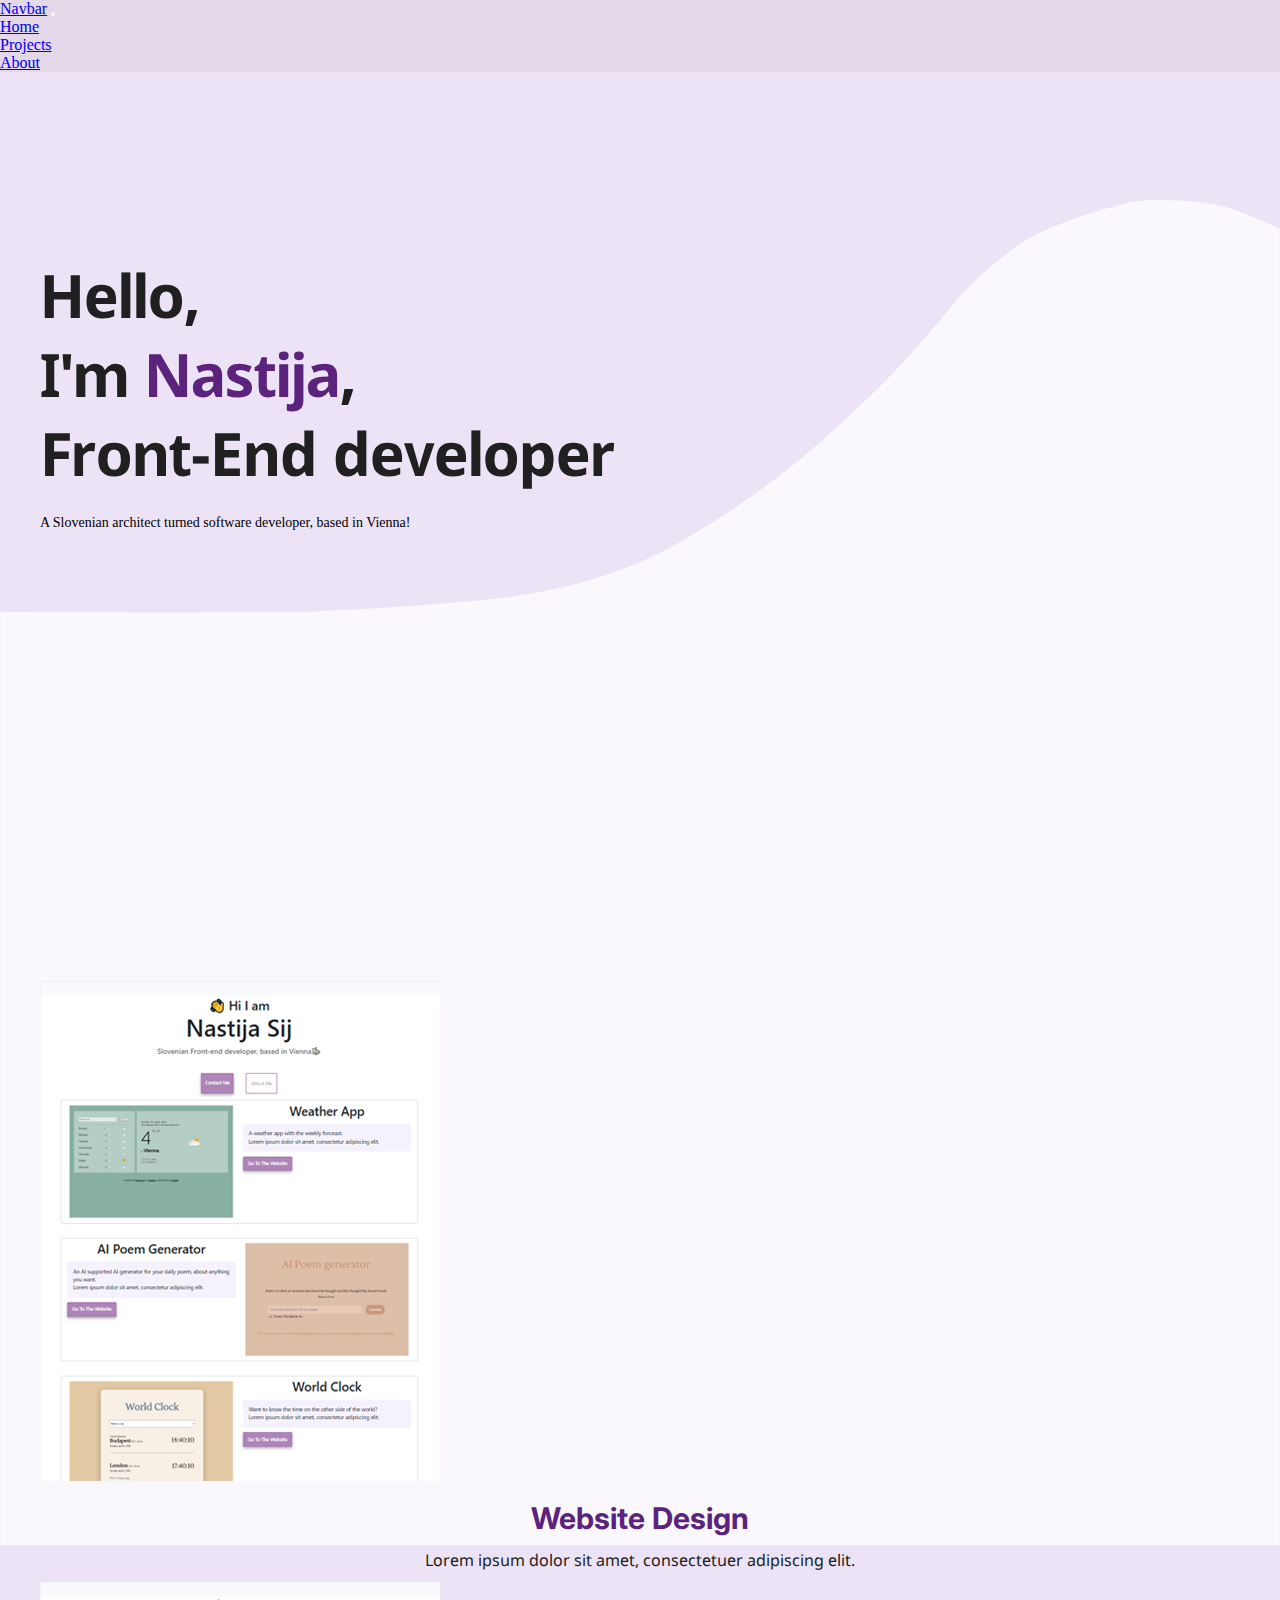
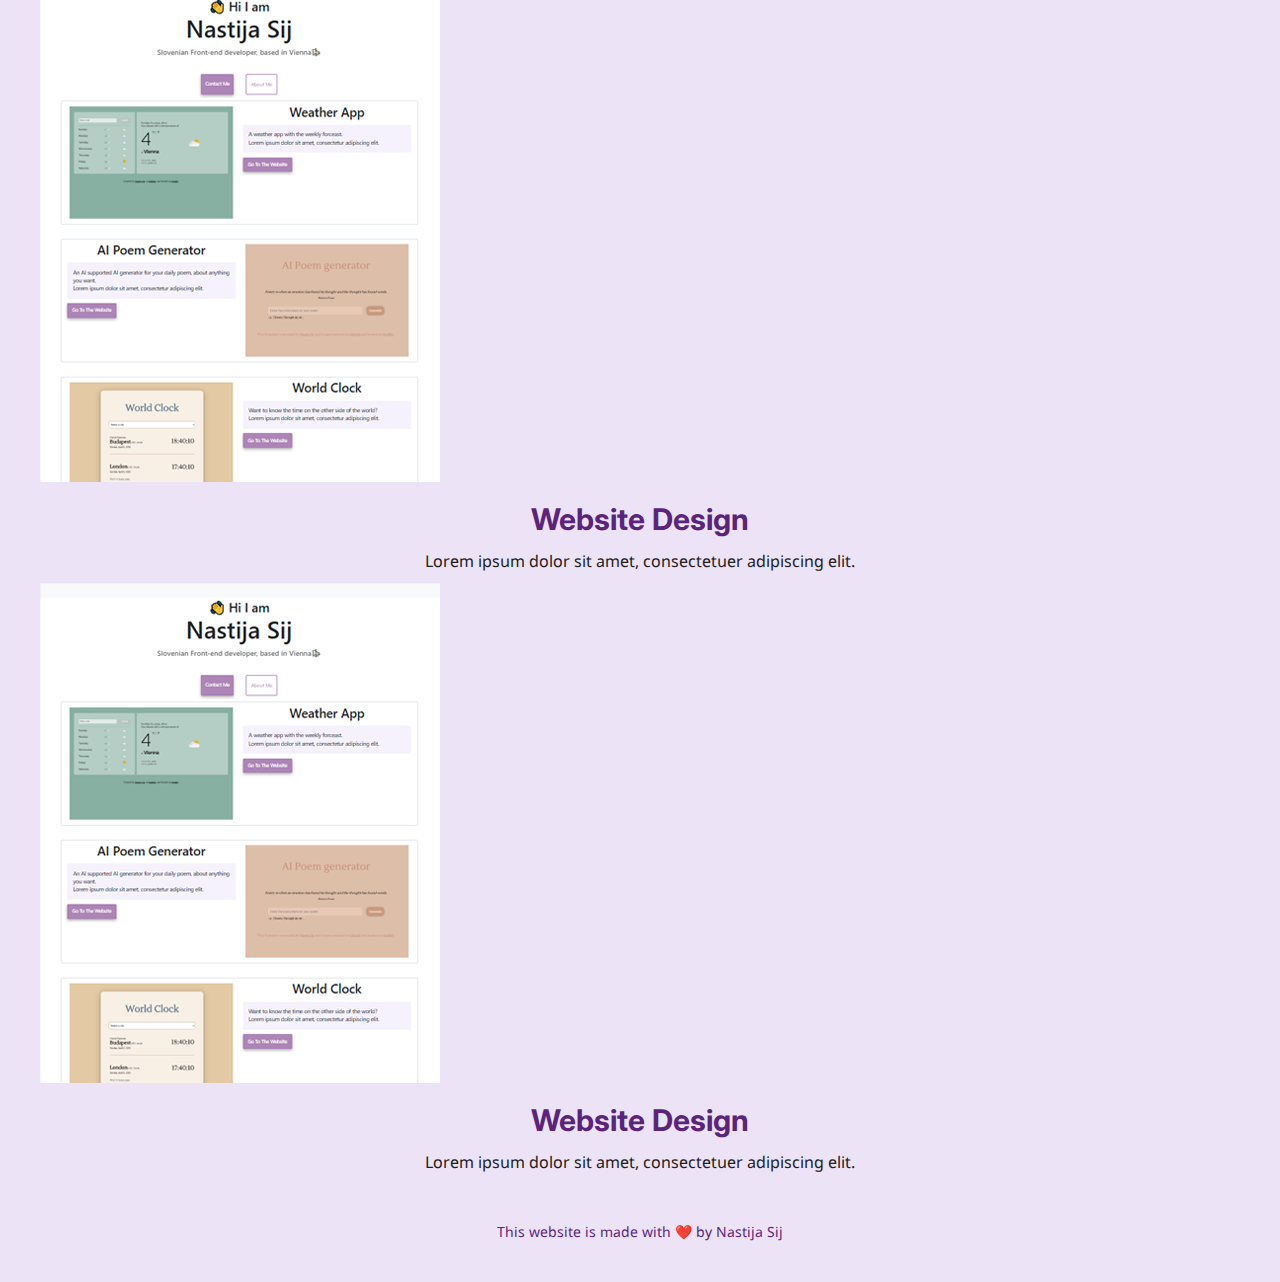
==== index.html @ 1ab3bfe8 "small changes on homepage" ====
<!DOCTYPE html>
<html lang="en">
  <head>
    <meta charset="UTF-8" />
    <meta name="viewport" content="width=device-width, initial-scale=1.0" />
    <link rel="preconnect" href="https://fonts.googleapis.com" />
    <link rel="preconnect" href="https://fonts.gstatic.com" crossorigin />
    <link
      href="https://fonts.googleapis.com/css2?family=Inter:ital,opsz,wght@0,14..32,100..900;1,14..32,100..900&family=Lato:ital,wght@0,100;0,300;0,400;0,700;0,900;1,100;1,300;1,400;1,700;1,900&family=League+Spartan:wght@100..900&family=Lustria&family=Montserrat:ital,wght@0,100..900;1,100..900&family=Nokora:wght@100;300;400;700;900&family=Raleway:ital,wght@0,100..900;1,100..900&family=Rozha+One&display=swap"
      rel="stylesheet"
    />
    <link
      href="https://cdn.jsdelivr.net/npm/bootstrap@5.3.5/dist/css/bootstrap.min.css"
      rel="stylesheet"
      integrity="sha384-SgOJa3DmI69IUzQ2PVdRZhwQ+dy64/BUtbMJw1MZ8t5HZApcHrRKUc4W0kG879m7"
      crossorigin="anonymous"
    />
    <link rel="stylesheet" href="/style/styles.css" />
    <title>Nastija Sij | Front-end Developer</title>
  </head>
  <body>
    <nav class="navbar navbar-expand-lg navbar-light bg-color fixed-top">
  <a class="navbar-brand ps-3" href="#">Navbar</a>
  <button class="navbar-toggler" type="button" data-toggle="collapse" data-target="#navbarNav" aria-controls="navbarNav" aria-expanded="false" aria-label="Toggle navigation">
    <span class="navbar-toggler-icon"></span>
  </button>
  <div class="collapse navbar-collapse " id="navbarNav">
    <ul class="navbar-nav">
      <li class="nav-item active">
        <a class="nav-link" href="#">Home </a>
      </li>
      <li class="nav-item">
        <a class="nav-link" href="#">Projects</a>
      </li>
      <li class="nav-item">
        <a class="nav-link" href="#">About</a>
      </li>
    
    </ul>
  </div>
</nav>
    <div class="great-container">
    <div class="greeting-content">
      <h1>
        Hello, <br />
        I'm <span class="my-name">Nastija</span>, <br />
        Front-End developer
      </h1>
      <h4 class="under-heading">
        A Slovenian architect turned software developer, based in Vienna!
      </h4>
    </div>

    <div class="container">
      <div class="row row-cols-1 row-cols-md-2 row-cols-lg-3 g-3">
        <div class="col px-3">
          <img class="img-fluid" src="img/website-design.png" alt="" />
          <h3 class="my-4">Website Design</h3>
          <p>Lorem ipsum dolor sit amet, consectetuer adipiscing elit.</p>
        </div>
       
        <div class="col px-3">
          <img class="img-fluid" src="img/website-design.png" alt="" />
          <h3 class="my-4">Website Design</h3>
          <p>Lorem ipsum dolor sit amet, consectetuer adipiscing elit.</p>
        </div>
       
        <div class="col px-3">
          <img class="img-fluid" src="img/website-design.png" alt="" />
          <h3 class="my-4">Website Design</h3>
          <p>Lorem ipsum dolor sit amet, consectetuer adipiscing elit.</p>
        </div>
      </div>
    </div>
    </div>
    <footer>
        This website is made with <span class="heart">❤️</span> by Nastija Sij
    </footer>
    <script
      src="https://cdn.jsdelivr.net/npm/bootstrap@5.3.5/dist/js/bootstrap.bundle.min.js"
      integrity="sha384-k6d4wzSIapyDyv1kpU366/PK5hCdSbCRGRCMv+eplOQJWyd1fbcAu9OCUj5zNLiq"
      crossorigin="anonymous"
    ></script>
  </body>
</html>
---- style/styles.css ----
:root {
  --primary-color: #ede3f6;
  --secondary-color: #fbf8fd;
  --pop-color: #5c237d;
  --text-color: #202020;
  --font-family-head: "Inter", sans-serif;
  --font-family-body: "Nokora", sans-serif;
}
* {
  box-sizing: border-box;
  margin: 0;
  padding: 0;
}
h1 {
  font-family: var(--font-family-body);
  font-size: 60px;
  color: var(--text-color);
  margin-bottom: 1rem;
}
h3 {
  font-family: var(--font-family-head);
  font-size: 30px;
  color: var(--pop-color);
  text-align: center;
  margin: 15px auto 15px auto;
}
p {
  font-family: var(--font-family-body);
  font-size: 16px;
  color: var(--text-color);
  text-align: center;
  margin: 10px auto 10px auto;
}
body {
  background-color: var(--primary-color);
  background-image: url("/img/Rectangle3.svg");
  background-repeat: no-repeat;
  background-position: center 200px; /* horizontal center, 200px from top */
  background-size: 100% auto; /* scales width to 80% of viewport, maintains aspect ratio */
  overflow-x: hidden;
}
.bg-color {
  background-color: #e3d7e8;
}
.container {
  margin: 460px auto 20 auto;
  
}
.great-container {
  margin: 0 auto 0 auto;
  max-width: 1200px;
}
.greeting-content {
  margin: 190px 0 450px 0;
}
.my-name {
  color: var(--pop-color);
}
.under-heading {
  font-size: 14px;
  font-weight: 450;
}
footer {
  margin: 0 auto;
  text-align: center;
  font-family: var(--font-family-body);
  font-size: 14px;
  color: var(--pop-color);
  background-color: var(--primary-color);
  padding: 40px 0 40px;
}
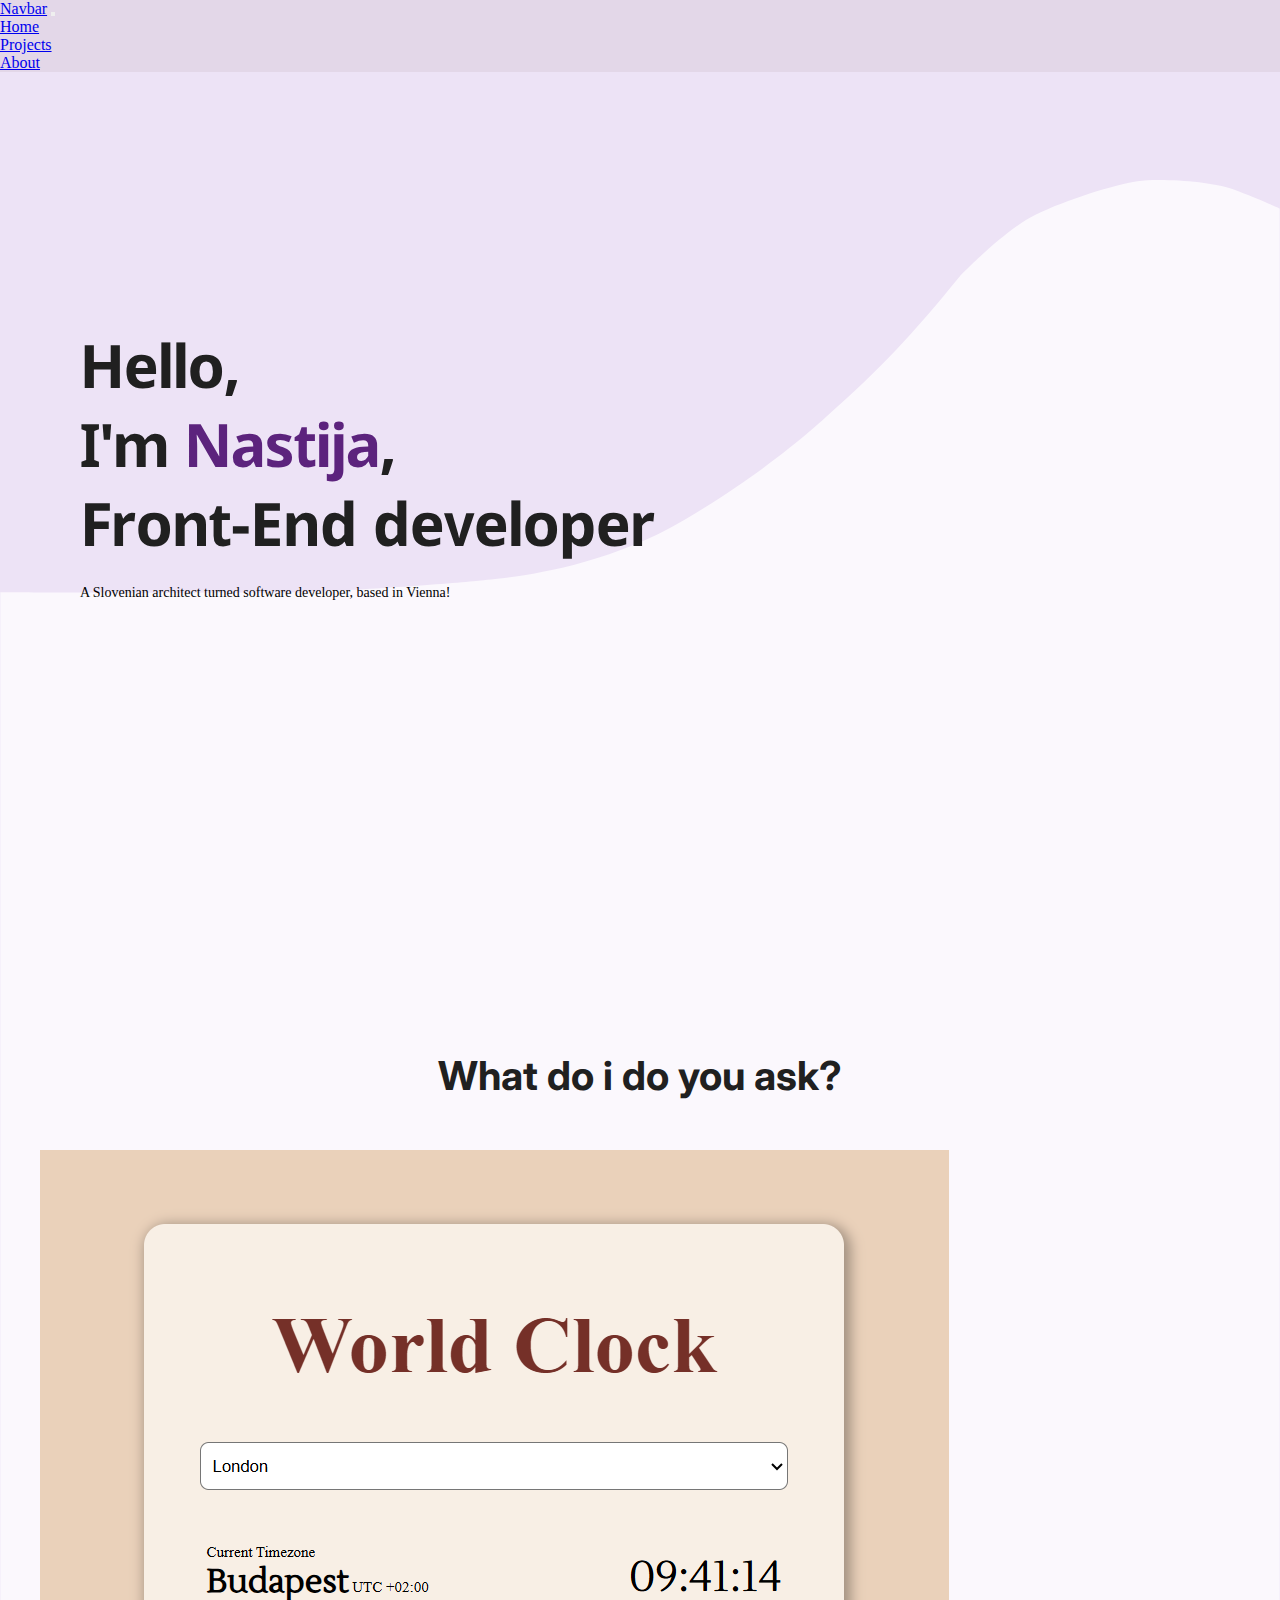
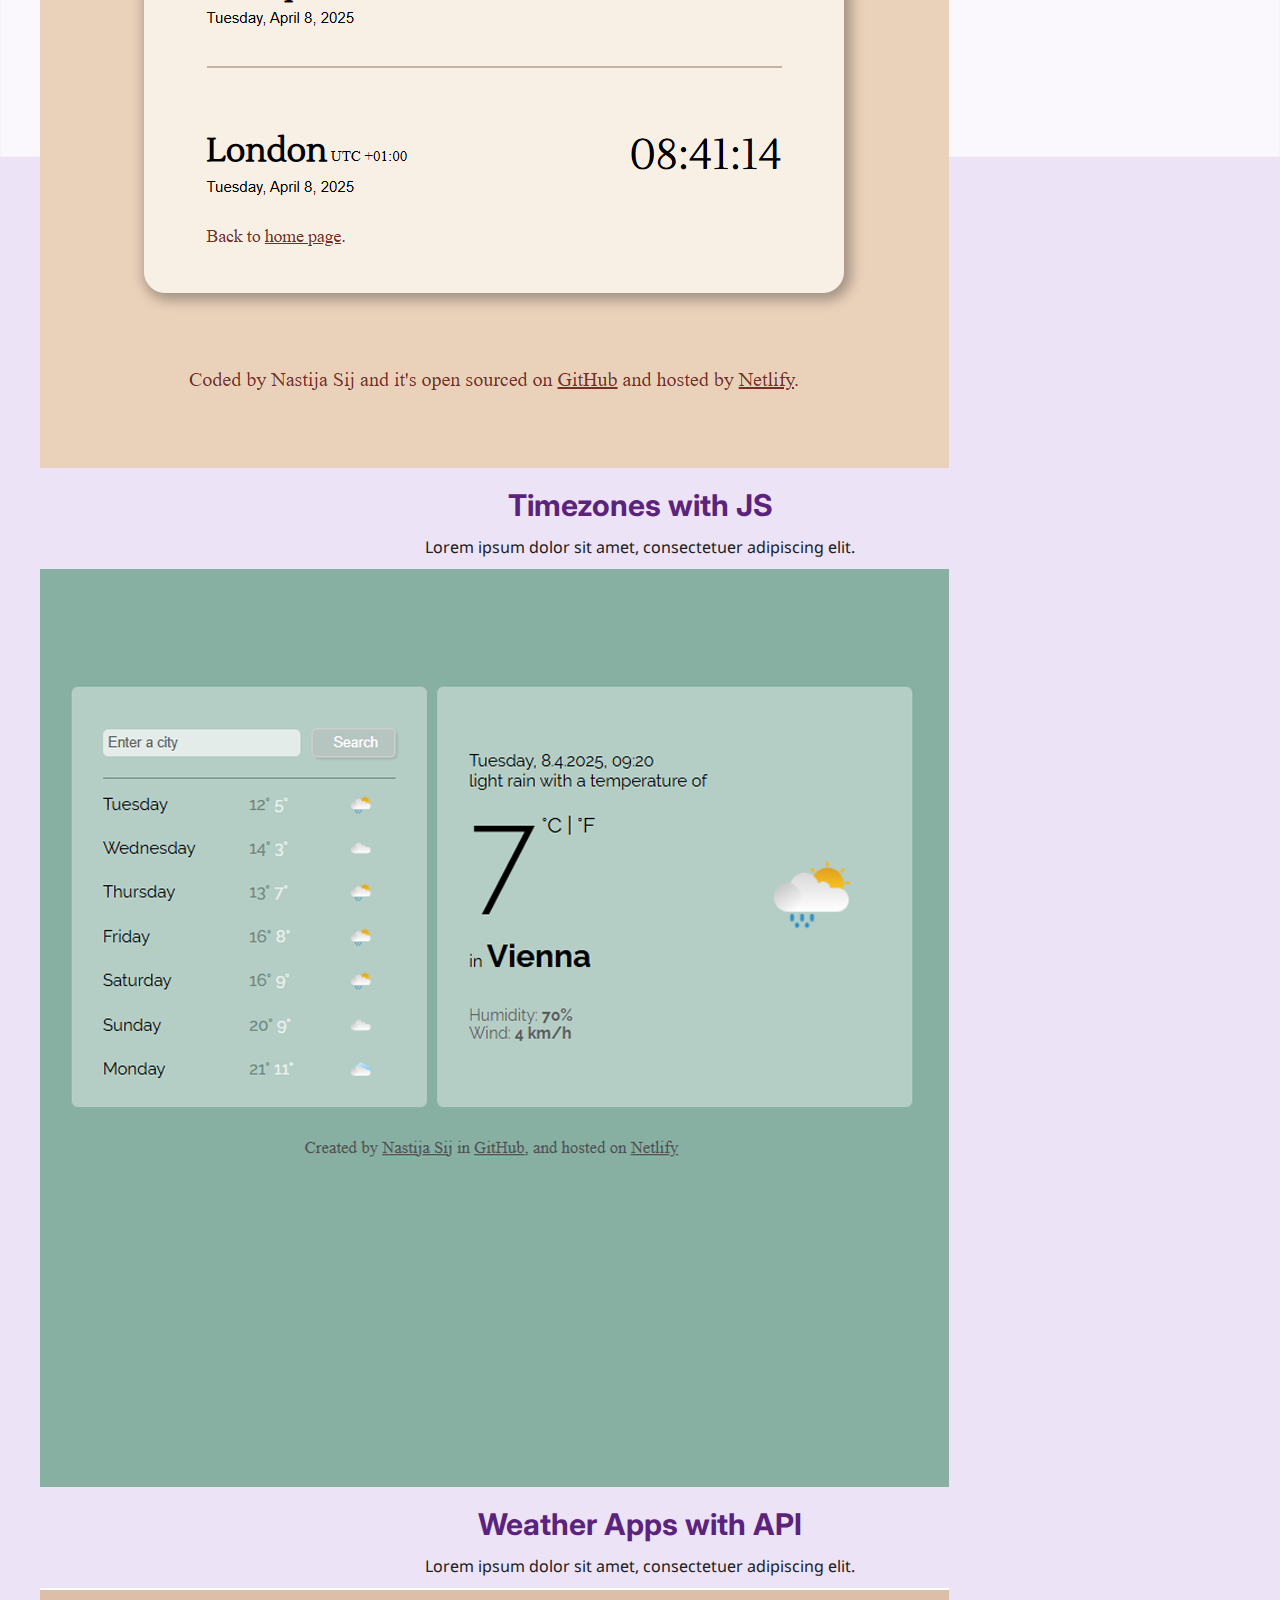
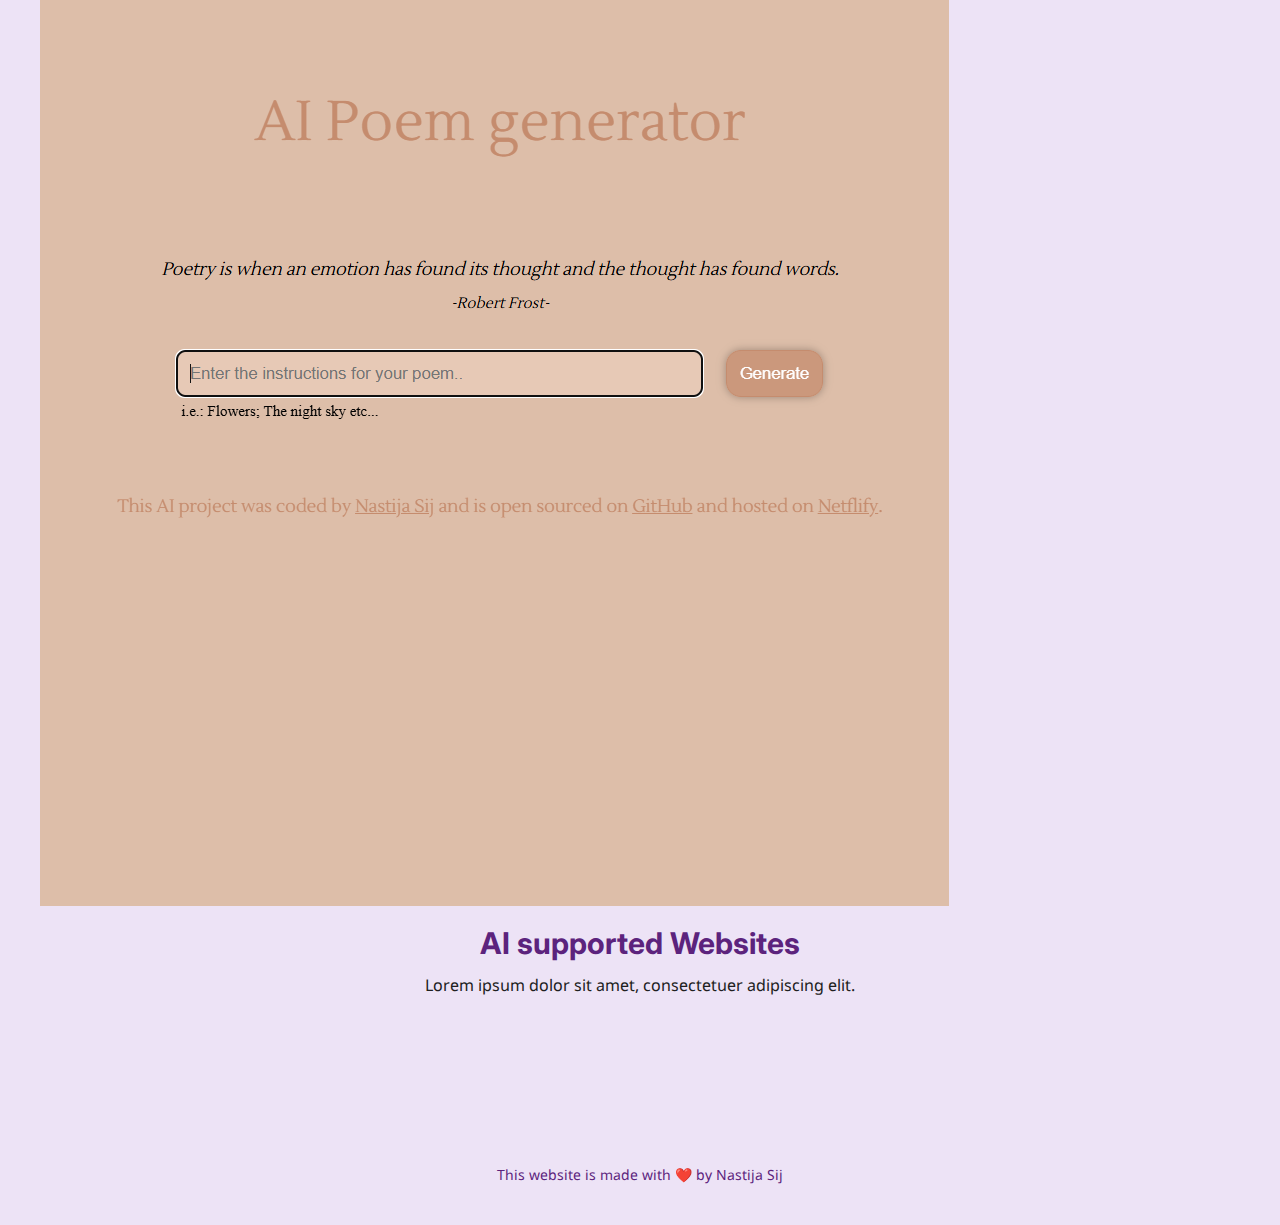
==== commit 5015b560: "added img links on homepage" ====
--- a/index.html
+++ b/index.html
@@ -20,62 +20,86 @@
   </head>
   <body>
     <nav class="navbar navbar-expand-lg navbar-light bg-color fixed-top">
-  <a class="navbar-brand ps-3" href="#">Navbar</a>
-  <button class="navbar-toggler" type="button" data-toggle="collapse" data-target="#navbarNav" aria-controls="navbarNav" aria-expanded="false" aria-label="Toggle navigation">
-    <span class="navbar-toggler-icon"></span>
-  </button>
-  <div class="collapse navbar-collapse " id="navbarNav">
-    <ul class="navbar-nav">
-      <li class="nav-item active">
-        <a class="nav-link" href="#">Home </a>
-      </li>
-      <li class="nav-item">
-        <a class="nav-link" href="#">Projects</a>
-      </li>
-      <li class="nav-item">
-        <a class="nav-link" href="#">About</a>
-      </li>
-    
-    </ul>
-  </div>
-</nav>
+      <a class="navbar-brand ps-3" href="#">Navbar</a>
+      <button
+        class="navbar-toggler"
+        type="button"
+        data-toggle="collapse"
+        data-target="#navbarNav"
+        aria-controls="navbarNav"
+        aria-expanded="false"
+        aria-label="Toggle navigation"
+      >
+        <span class="navbar-toggler-icon"></span>
+      </button>
+      <div class="collapse navbar-collapse" id="navbarNav">
+        <ul class="navbar-nav">
+          <li class="nav-item active">
+            <a class="nav-link" href="#">Home </a>
+          </li>
+          <li class="nav-item">
+            <a class="nav-link" href="#">Projects</a>
+          </li>
+          <li class="nav-item">
+            <a class="nav-link" href="#">About</a>
+          </li>
+        </ul>
+      </div>
+    </nav>
+
     <div class="great-container">
-    <div class="greeting-content">
-      <h1>
-        Hello, <br />
-        I'm <span class="my-name">Nastija</span>, <br />
-        Front-End developer
-      </h1>
-      <h4 class="under-heading">
-        A Slovenian architect turned software developer, based in Vienna!
-      </h4>
-    </div>
+      <div class="greeting-content">
+        <h1>
+          Hello, <br />
+          I'm <span class="my-name">Nastija</span>, <br />
+          Front-End developer
+        </h1>
+        <h4 class="under-heading">
+          A Slovenian architect turned software developer, based in Vienna!
+        </h4>
+      </div>
+      <h2>What do i do you ask?</h2>
+      <div class="container">
+        <div class="row row-cols-1 row-cols-md-2 row-cols-lg-3 g-3">
+          <div class="col px-5">
+            <a href="https://worldclocktime.netlify.app/" target="_blank"
+              ><img
+                class="img-fluid"
+                src="img/world-clock.png"
+                alt="world-clock"
+            /></a>
+            <h3 class="my-4">Timezones with JS</h3>
+            <p>Lorem ipsum dolor sit amet, consectetuer adipiscing elit.</p>
+          </div>
 
-    <div class="container">
-      <div class="row row-cols-1 row-cols-md-2 row-cols-lg-3 g-3">
-        <div class="col px-3">
-          <img class="img-fluid" src="img/website-design.png" alt="" />
-          <h3 class="my-4">Website Design</h3>
-          <p>Lorem ipsum dolor sit amet, consectetuer adipiscing elit.</p>
-        </div>
-       
-        <div class="col px-3">
-          <img class="img-fluid" src="img/website-design.png" alt="" />
-          <h3 class="my-4">Website Design</h3>
-          <p>Lorem ipsum dolor sit amet, consectetuer adipiscing elit.</p>
-        </div>
-       
-        <div class="col px-3">
-          <img class="img-fluid" src="img/website-design.png" alt="" />
-          <h3 class="my-4">Website Design</h3>
-          <p>Lorem ipsum dolor sit amet, consectetuer adipiscing elit.</p>
+          <div class="col px-5">
+            <a href="https://weatherapp-sij.netlify.app/" target="_blank"
+              ><img
+                class="img-fluid"
+                src="img/weather-forecast.png"
+                alt="weather forecast preview"
+            /></a>
+            <h3 class="my-4">Weather Apps with API</h3>
+            <p>Lorem ipsum dolor sit amet, consectetuer adipiscing elit.</p>
+          </div>
+
+          <div class="col px-5">
+            <a href="https://daily-poem.netlify.app/" target="_blank">
+              <img
+                class="img-fluid"
+                src="img/ai-poem-generator.png"
+                alt="AI Poem generator Website Preview"
+            /></a>
+            <h3 class="my-4">AI supported Websites</h3>
+            <p>Lorem ipsum dolor sit amet, consectetuer adipiscing elit.</p>
+          </div>
         </div>
       </div>
     </div>
-    </div>
     <footer>
-        This website is made with <span class="heart">❤️</span> by Nastija Sij
+      This website is made with <span class="heart">❤️</span> by Nastija Sij
     </footer>
+
     <script
       src="https://cdn.jsdelivr.net/npm/bootstrap@5.3.5/dist/js/bootstrap.bundle.min.js"
       integrity="sha384-k6d4wzSIapyDyv1kpU366/PK5hCdSbCRGRCMv+eplOQJWyd1fbcAu9OCUj5zNLiq"
--- a/style/styles.css
+++ b/style/styles.css
@@ -17,6 +17,13 @@
   color: var(--text-color);
   margin-bottom: 1rem;
 }
+h2 {
+  font-family: var(--font-family-head);
+  font-size: 40px;
+  color: var(--text-color);
+  text-align: center;
+  margin: 20px auto 50px auto;
+}
 h3 {
   font-family: var(--font-family-head);
   font-size: 30px;
@@ -35,7 +42,7 @@
   background-color: var(--primary-color);
   background-image: url("/img/Rectangle3.svg");
   background-repeat: no-repeat;
-  background-position: center 200px; /* horizontal center, 200px from top */
+  background-position: center 180px; /* horizontal center, 200px from top */
   background-size: 100% auto; /* scales width to 80% of viewport, maintains aspect ratio */
   overflow-x: hidden;
 }
@@ -43,15 +50,16 @@
   background-color: #e3d7e8;
 }
 .container {
-  margin: 460px auto 20 auto;
-  
+  margin: 20px auto;
+  padding-bottom: 100px;
 }
 .great-container {
   margin: 0 auto 0 auto;
   max-width: 1200px;
 }
 .greeting-content {
-  margin: 190px 0 450px 0;
+  margin: 260px 0 450px 0;
+  padding: 0 40px;
 }
 .my-name {
   color: var(--pop-color);
@@ -62,10 +70,12 @@
 }
 footer {
   margin: 0 auto;
+
   text-align: center;
   font-family: var(--font-family-body);
   font-size: 14px;
   color: var(--pop-color);
   background-color: var(--primary-color);
   padding: 40px 0 40px;
+
 }
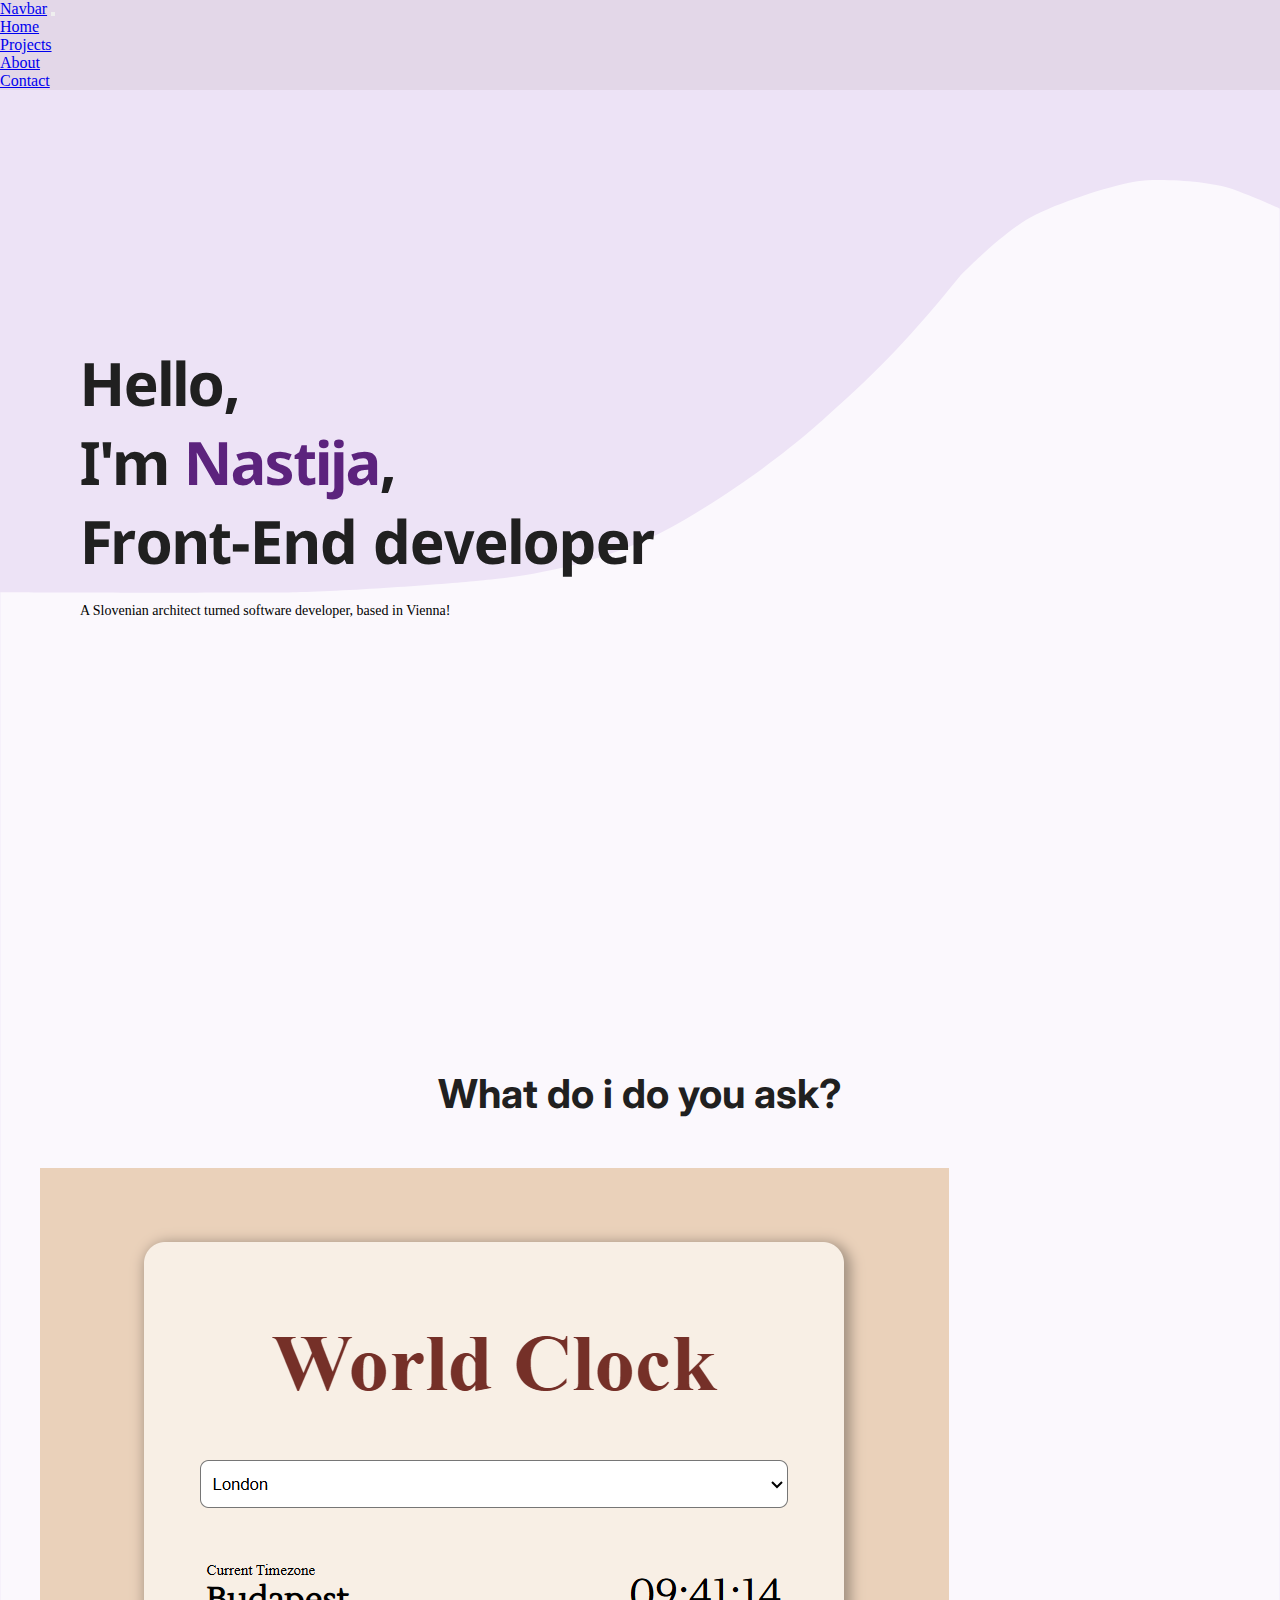
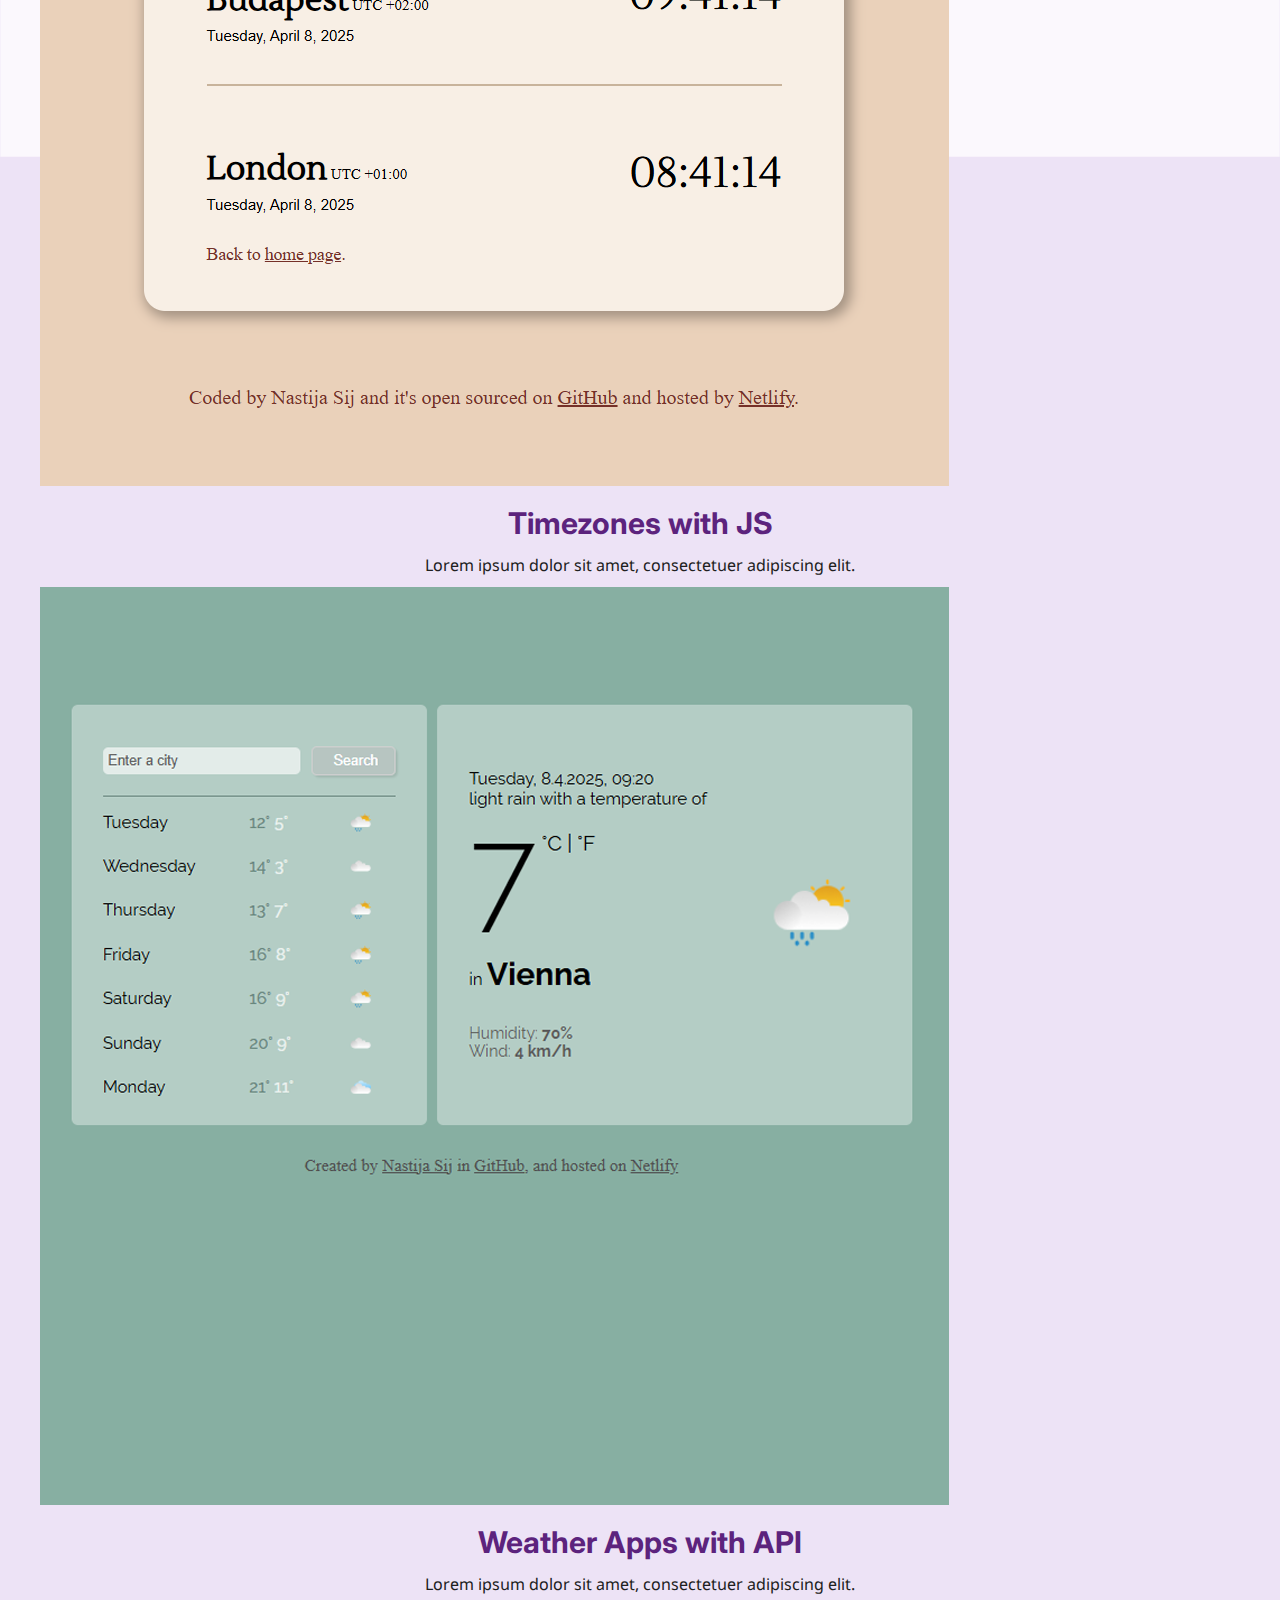
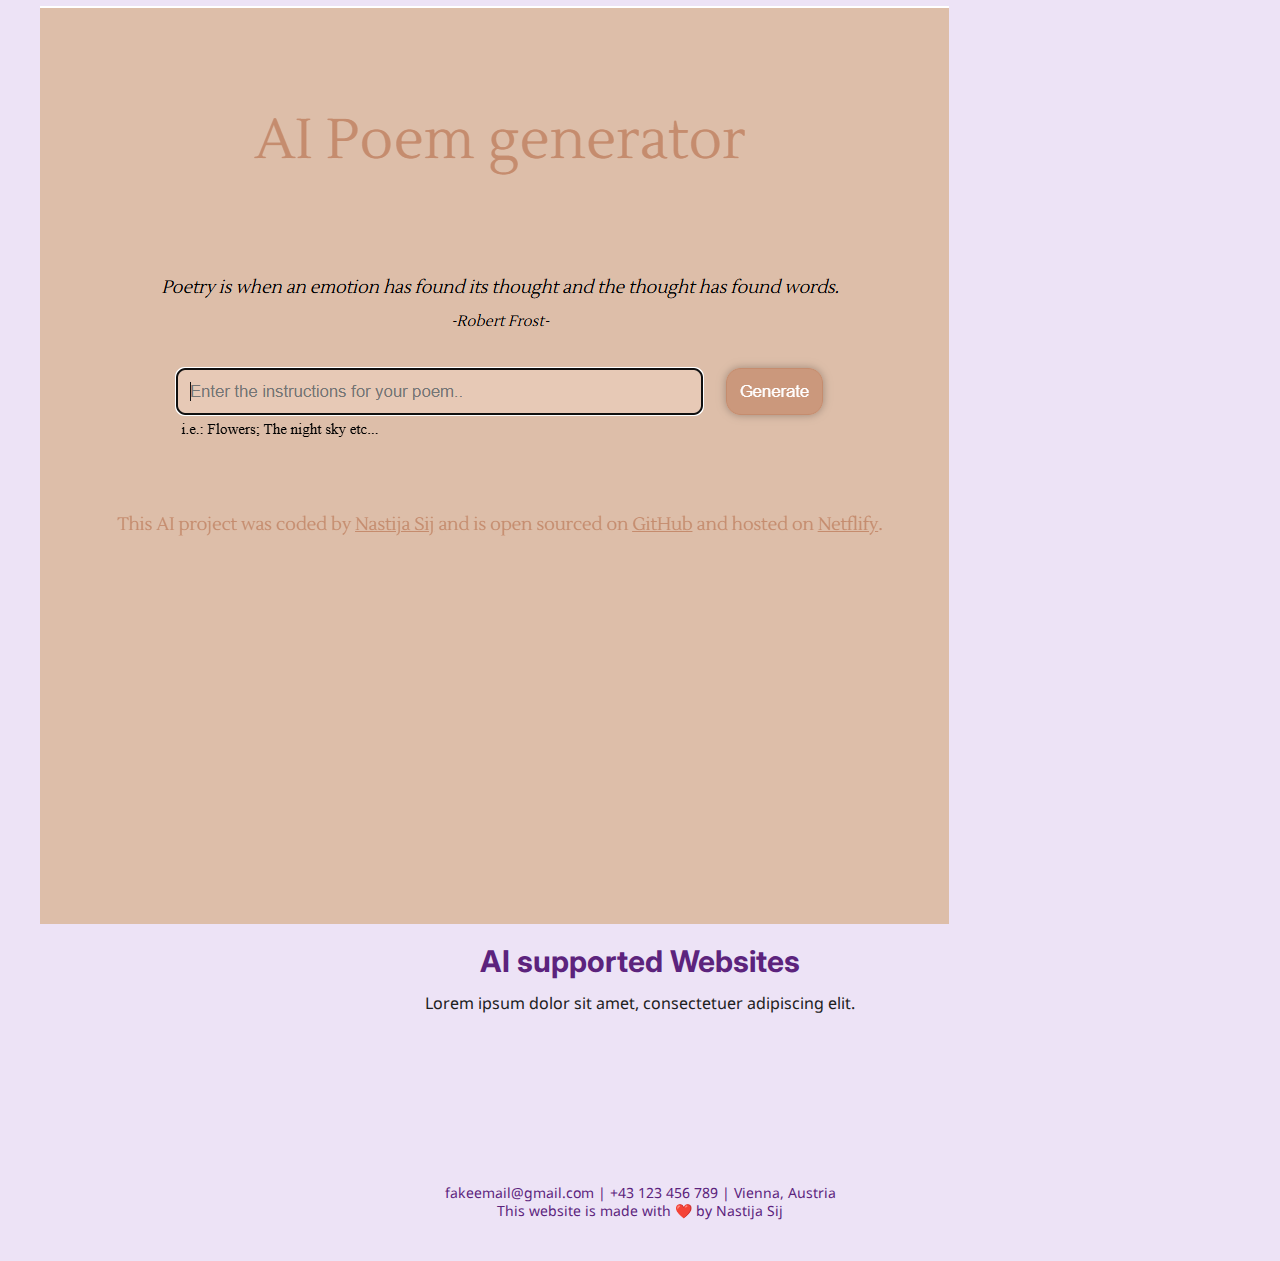
==== commit 28432c74: "updated footer info" ====
--- a/index.html
+++ b/index.html
@@ -35,13 +35,18 @@
       <div class="collapse navbar-collapse" id="navbarNav">
         <ul class="navbar-nav">
           <li class="nav-item active">
-            <a class="nav-link" href="#">Home </a>
+            <a class="nav-link" href="https://n-s-homework-w4.netlify.app/"
+              >Home
+            </a>
           </li>
           <li class="nav-item">
-            <a class="nav-link" href="#">Projects</a>
+            <a class="nav-link" href="/projects.html">Projects</a>
           </li>
           <li class="nav-item">
-            <a class="nav-link" href="#">About</a>
+            <a class="nav-link" href="/about.html">About</a>
+          </li>
+          <li class="nav-item">
+            <a class="nav-link" href="/contact.html">Contact</a>
           </li>
         </ul>
       </div>
@@ -97,6 +102,8 @@
       </div>
     </div>
     <footer>
+           fakeemail@gmail.com | +43 123 456 789 | Vienna, Austria <br />
+      
       This website is made with <span class="heart">❤️</span> by Nastija Sij
     </footer>
 
--- a/style/styles.css
+++ b/style/styles.css
@@ -6,6 +6,7 @@
   --font-family-head: "Inter", sans-serif;
   --font-family-body: "Nokora", sans-serif;
 }
+
 * {
   box-sizing: border-box;
   margin: 0;
@@ -70,12 +71,38 @@
 }
 footer {
   margin: 0 auto;
-
   text-align: center;
   font-family: var(--font-family-body);
   font-size: 14px;
   color: var(--pop-color);
   background-color: var(--primary-color);
   padding: 40px 0 40px;
-
 }
+@media (max-width: 768px) {
+  h1 {
+    font-size: 34px;
+  }
+  h2 {
+    font-size: 30px;
+  }
+  h3 {
+    font-size: 18px;
+    font-weight: 600;
+  }
+  
+  body {
+    background-color: var(--primary-color);
+    background-image: url("/img/Rectangle15_long.svg");
+    background-repeat: no-repeat;
+    background-position: center 180px; /* horizontal center, 200px from top */
+    background-size: 100% auto; /* scales width to 80% of viewport, maintains aspect ratio */
+    overflow-x: hidden;
+  }
+  .greeting-content {
+    margin: 260px 0 250px 0;
+    padding: 0 40px;
+  }
+  .col {
+        margin-bottom: 30px;
+  }
+}
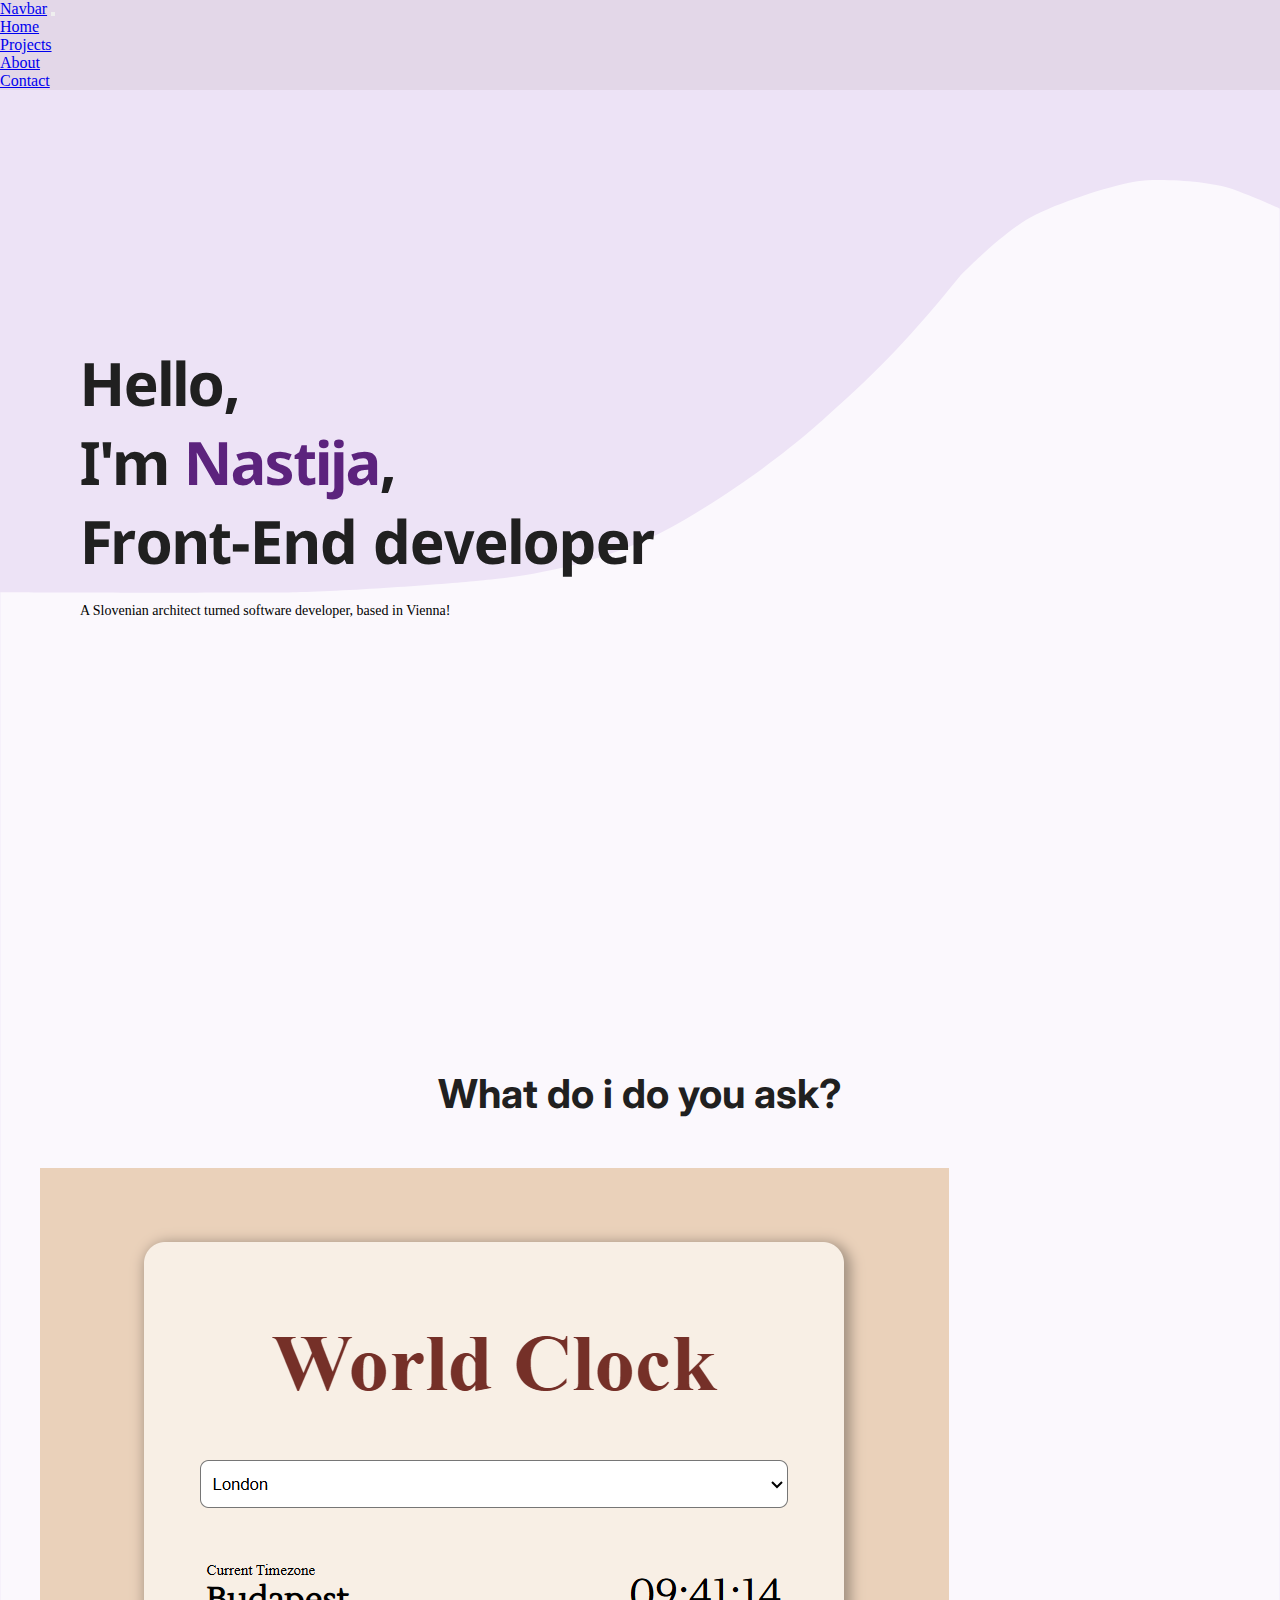
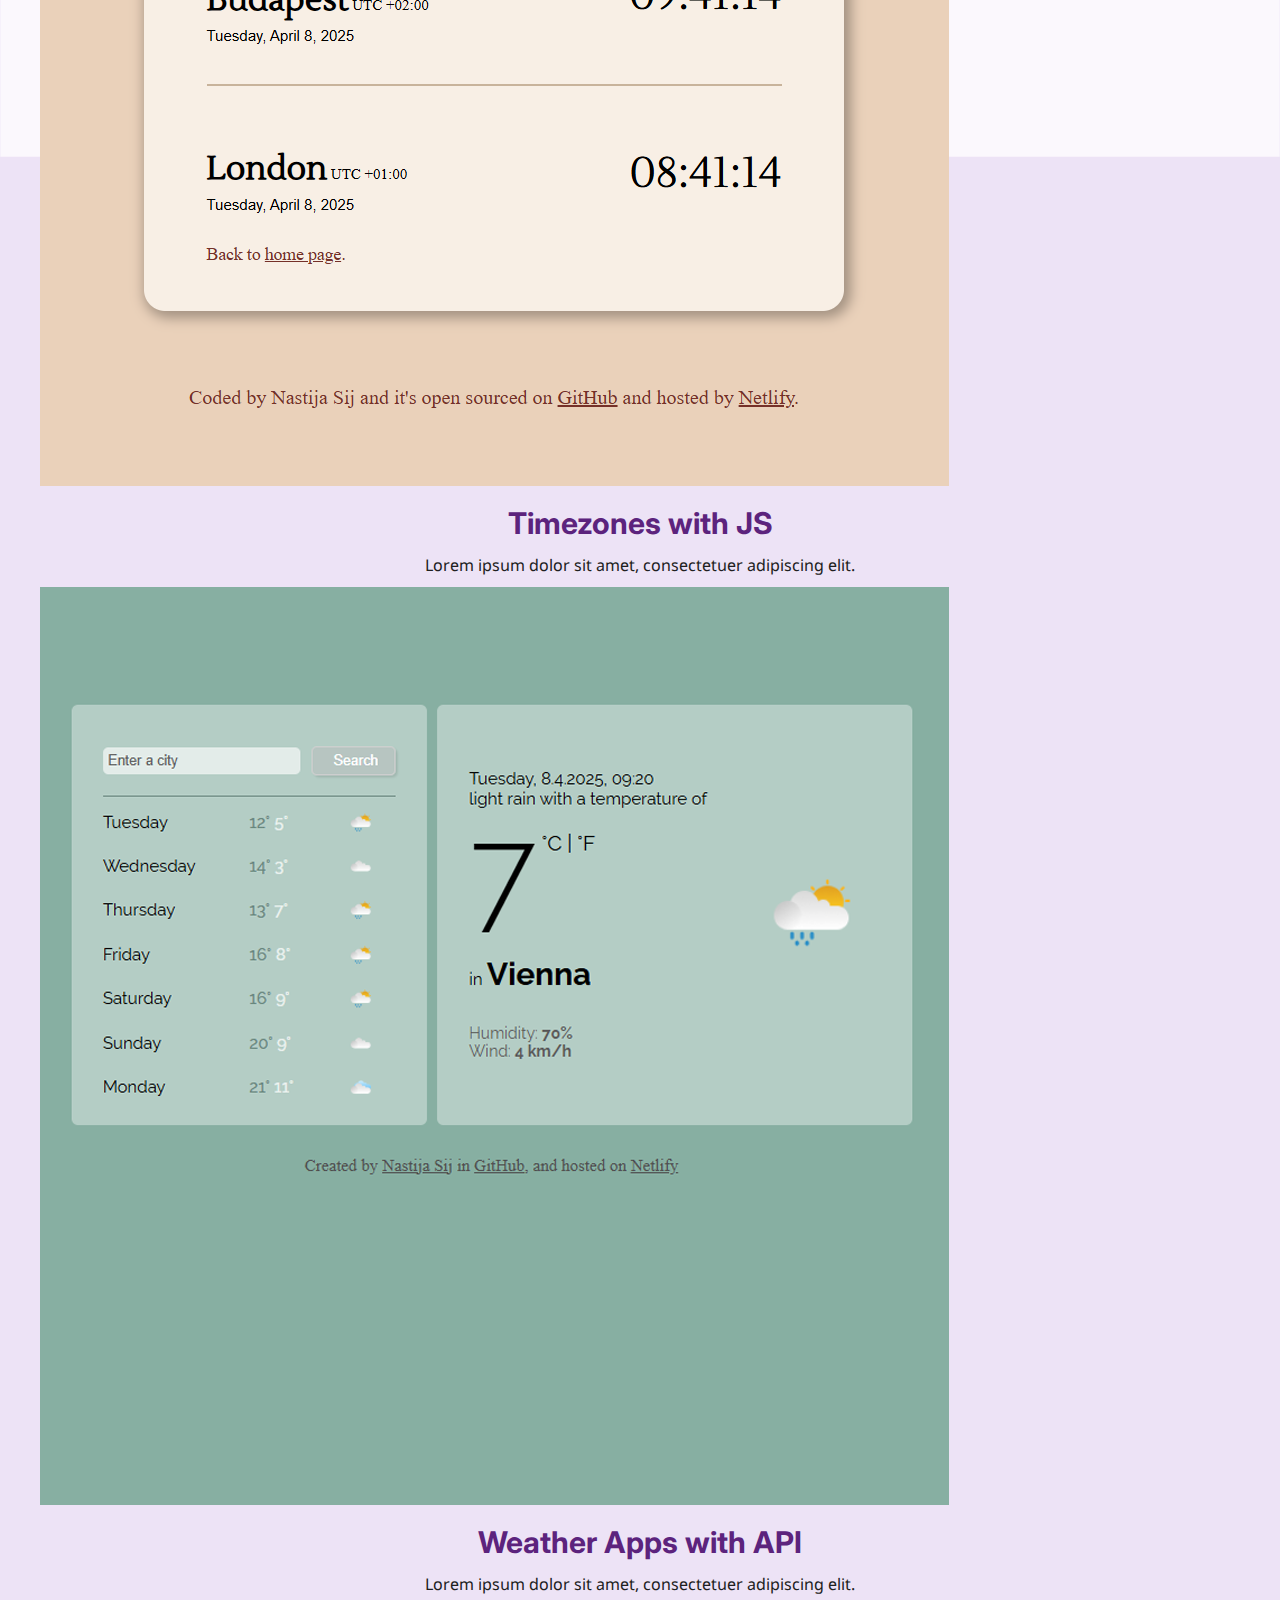
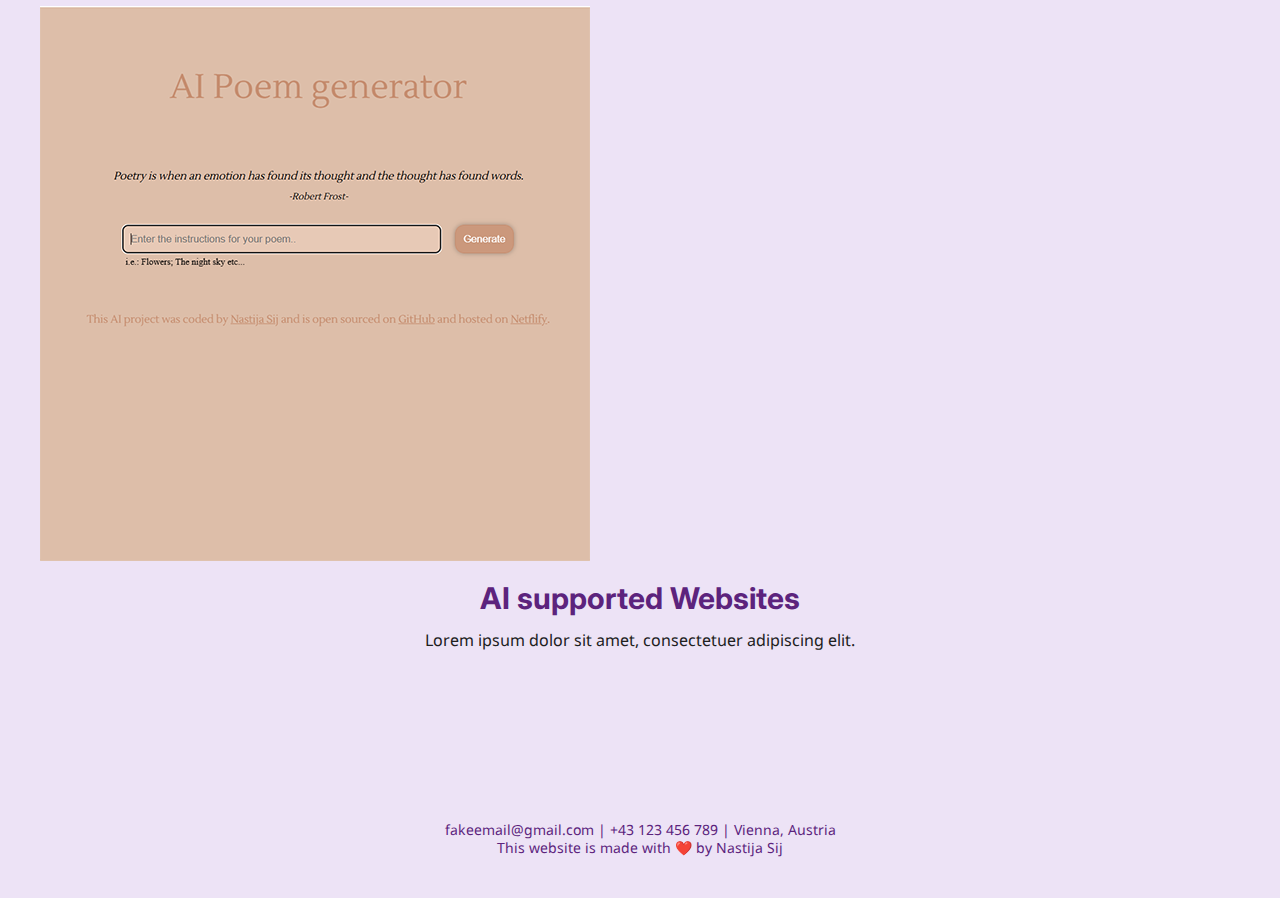
==== commit db9bd7e7: "upgraded to bootstrap 5" ====
--- a/index.html
+++ b/index.html
@@ -24,8 +24,8 @@
       <button
         class="navbar-toggler"
         type="button"
-        data-toggle="collapse"
-        data-target="#navbarNav"
+        data-bs-toggle="collapse"
+        data-bs-target="#navbarNav"
         aria-controls="navbarNav"
         aria-expanded="false"
         aria-label="Toggle navigation"
@@ -72,6 +72,7 @@
                 class="img-fluid"
                 src="img/world-clock.png"
                 alt="world-clock"
+                title="World Clock"
             /></a>
             <h3 class="my-4">Timezones with JS</h3>
             <p>Lorem ipsum dolor sit amet, consectetuer adipiscing elit.</p>
@@ -83,6 +84,7 @@
                 class="img-fluid"
                 src="img/weather-forecast.png"
                 alt="weather forecast preview"
+                title="Weather forecast"
             /></a>
             <h3 class="my-4">Weather Apps with API</h3>
             <p>Lorem ipsum dolor sit amet, consectetuer adipiscing elit.</p>
@@ -94,6 +96,7 @@
                 class="img-fluid"
                 src="img/ai-poem-generator.png"
                 alt="AI Poem generator Website Preview"
+                title="AI Poem Generator"
             /></a>
             <h3 class="my-4">AI supported Websites</h3>
             <p>Lorem ipsum dolor sit amet, consectetuer adipiscing elit.</p>
@@ -102,8 +105,8 @@
       </div>
     </div>
     <footer>
-           fakeemail@gmail.com | +43 123 456 789 | Vienna, Austria <br />
-      
+      fakeemail@gmail.com | +43 123 456 789 | Vienna, Austria <br />
+
       This website is made with <span class="heart">❤️</span> by Nastija Sij
     </footer>
 
